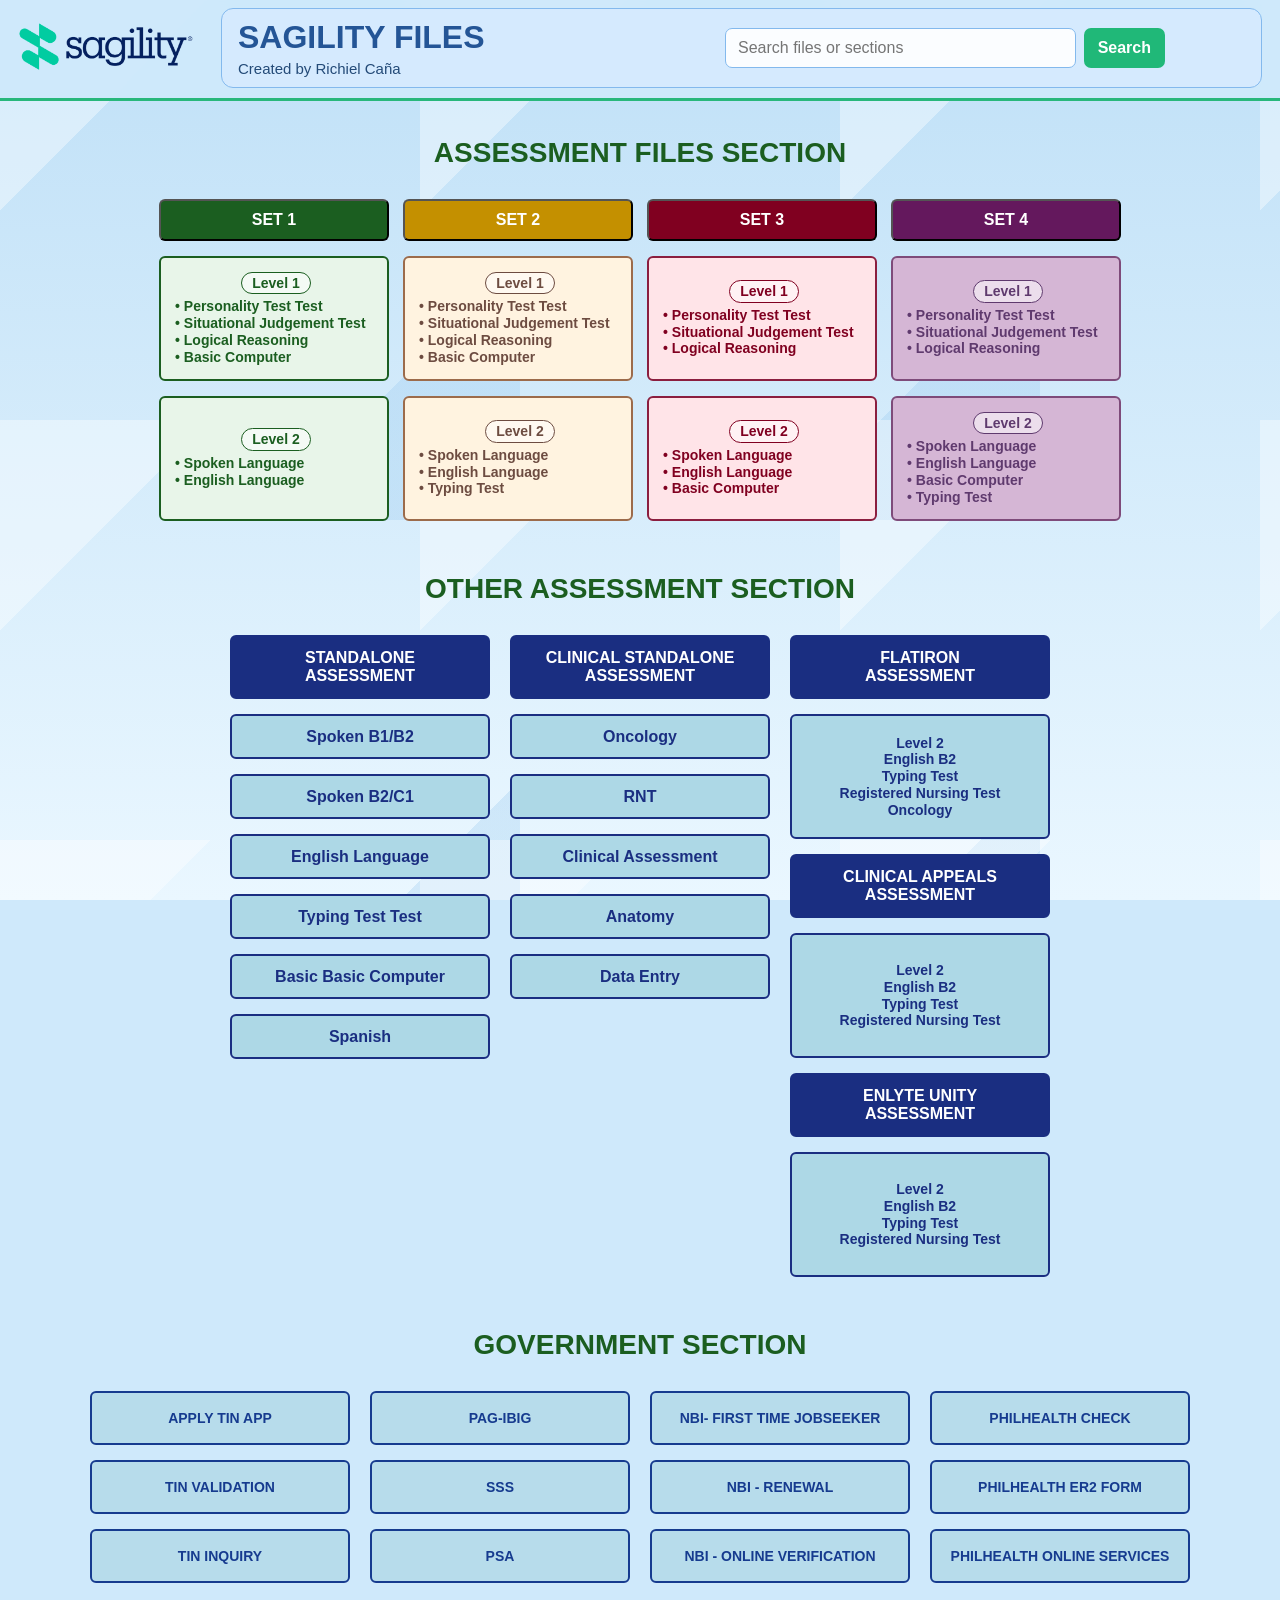
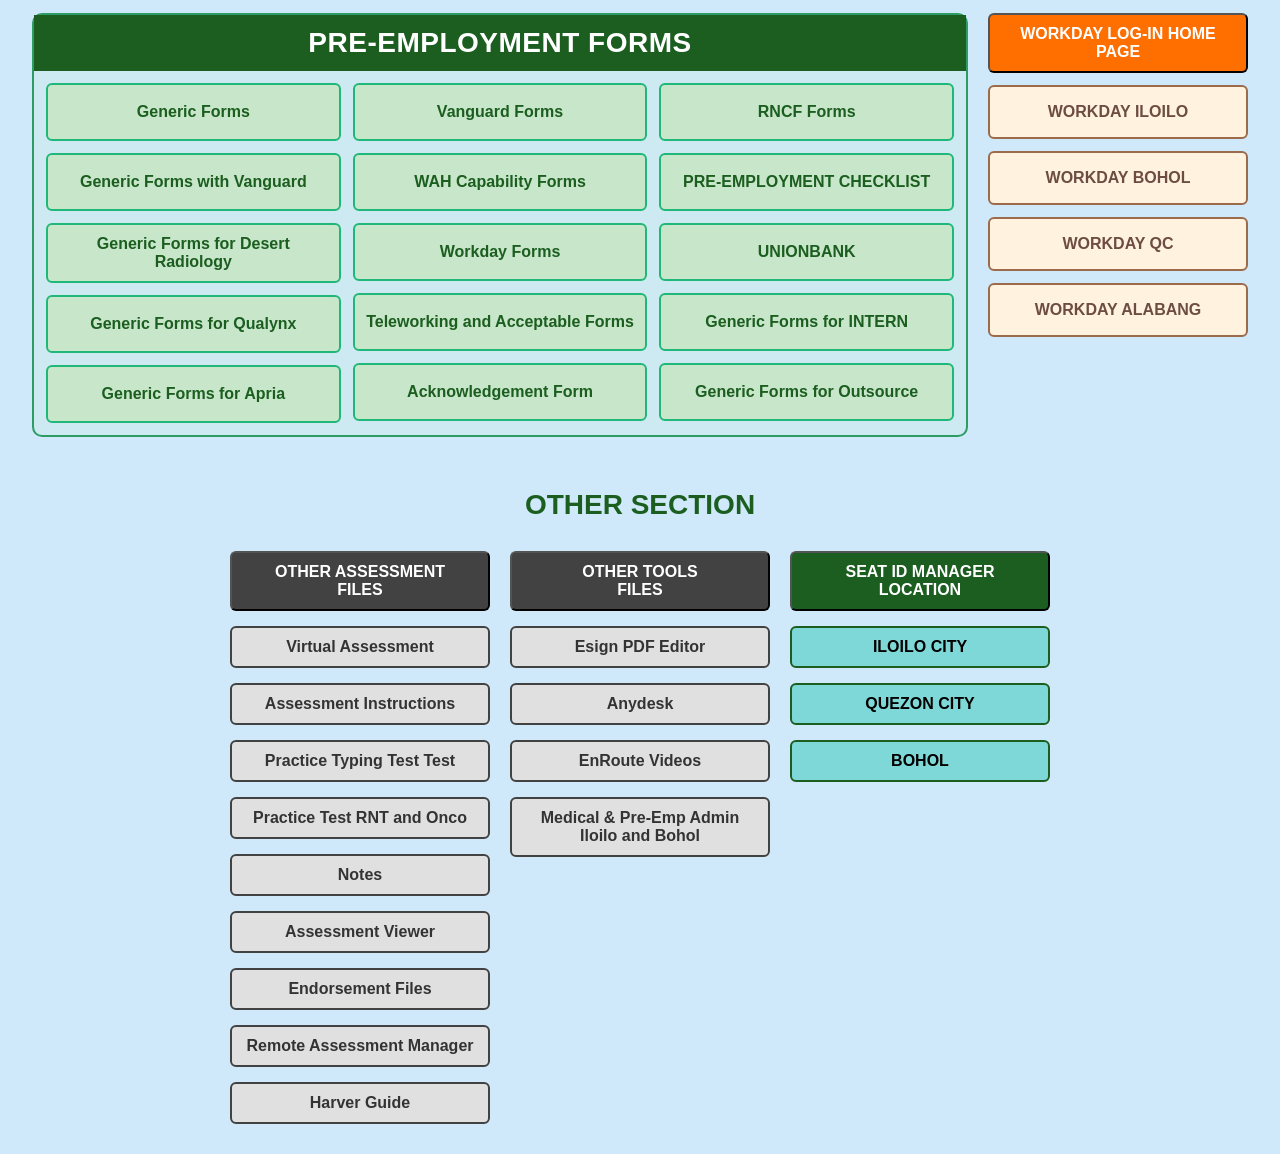
==== home.html @ b9473665 "Update home.html" ====
<!DOCTYPE html>
<html lang="en">
<head>
<meta charset="utf-8"/>
<meta name="viewport" content="width=device-width, initial-scale=1.0"/>
<title>Sagility Files</title>

<style>
body {
    font-family: 'Segoe UI', Tahoma, sans-serif;
    margin: 0;
    padding: 160px 0 0;
    text-align: center;
    background-color: #cfe9fb;
    background-image:
        linear-gradient(135deg, rgba(255,255,255,.38) 25%, transparent 25%),
        linear-gradient(315deg, rgba(151,201,239,.3) 25%, transparent 25%),
        linear-gradient(180deg, #bfe0f7 0%, #eaf7ff 100%);
    background-size: 420px 420px, 520px 520px, 100% 100%;
    background-attachment: fixed;
}

.header {
    position: fixed;
    top: 0;
    left: 0;
    z-index: 9999;
    display: flex;
    align-items: center;
    gap: 28px;
    width: 100%;
    margin: 0;
    padding: 8px 18px 10px;
    box-sizing: border-box;
    background: rgba(207, 233, 251, .94);
    backdrop-filter: blur(8px);
    border-bottom: 3px solid #28b77b;
}

.creator {
    margin: 4px 0 0;
    font-size: 15px;
    color: #244b78;
    text-align: left;
}

img.logo {
    max-width: 175px;
    display: block;
    flex: 0 0 175px;
    margin: 0;
}

.header-copy {
    flex: 1;
    display: flex;
    align-items: center;
    justify-content: space-between;
    gap: 24px;
    padding: 10px 16px;
    border: 1px solid #83b9ed;
    border-radius: 12px;
    background: rgba(215, 235, 255, .86);
    text-align: left;
}

h1 {
    font-size: 32px;
    font-weight: 800;
    color: #245596;
    margin: 0;
}

.header-details {
    min-width: 0;
}

.search-form {
    display: flex;
    flex: 0 1 520px;
    gap: 8px;
}

.search-form input {
    width: 100%;
    min-width: 0;
    padding: 10px 12px;
    border: 1px solid #83b9ed;
    border-radius: 7px;
    background: rgba(255, 255, 255, .9);
    color: #173f73;
    font: inherit;
}

.search-form button {
    padding: 10px 14px;
    border: 0;
    border-radius: 7px;
    background: #20b878;
    color: white;
    font: inherit;
    font-weight: 700;
    cursor: pointer;
}

.search-form button:hover {
    background: #168d5c;
}

.search-status {
    min-width: 72px;
    color: #245596;
    font-size: 12px;
    text-align: right;
}

.search-match {
    outline: 4px solid #ffd166;
    outline-offset: 3px;
    box-shadow: 0 0 0 6px rgba(255, 209, 102, .28);
}

h2 {
    font-size: 28px;
    font-weight: 700;
    margin: 30px auto 20px auto;
    padding: 10px 20px;
    border-radius: 8px;
    display: inline-block;
    min-width: 300px;
    color: #1B5E20;
}

.preemp-layout {
    max-width: 1240px;
    margin: 0 auto 30px;
    display: flex;
    align-items: flex-start;
    justify-content: center;
    gap: 20px;
    padding: 0 12px;
    box-sizing: border-box;
}

.preemp-panel {
    flex: 1 1 0;
    border: 2px solid #2d9d64;
    background: rgba(196, 232, 203, 0.22);
    padding: 0 12px 12px;
    border-radius: 10px;
    box-sizing: border-box;
}

.preemp-header {
    display: block;
    background: #1B5E20;
    color: white;
    text-align: center;
    font-size: 28px;
    font-weight: 800;
    padding: 12px 20px;
    margin: 0 -12px 12px;
    letter-spacing: 0.5px;
}

.preemp-grid {
    display: grid;
    grid-template-columns: repeat(3, minmax(180px, 1fr));
    gap: 12px;
}

.preemp-grid .column {
    display: flex;
    flex-direction: column;
    gap: 12px;
}

.preemp-grid .btn {
    width: 100%;
    max-width: none;
    min-height: 58px;
}

.workday-panel {
    flex: 0 1 260px;
    max-width: 260px;
    display: flex;
    flex-direction: column;
    gap: 12px;
}

.workday-panel .orange-btn,
.workday-panel .super-light-orange-btn {
    width: 100%;
    max-width: none;
    min-height: 54px;
}

.assessment-grid .column .btn:nth-child(n + 2) {
    height: 125px;
    box-sizing: border-box;
    font-size: 14px;
    line-height: 1.2;
    flex-direction: column;
    align-items: stretch;
    justify-content: center;
    text-align: left;
    padding-left: 14px;
}

.government-grid .btn {
    height: 54px;
    box-sizing: border-box;
    font-size: 14px;
}

.sagility-grid .column:nth-child(-n + 2) .lightblue-btn {
    height: 45px;
    box-sizing: border-box;
}

.sagility-grid .column:nth-child(3) .lightblue-btn {
    height: 125px;
    box-sizing: border-box;
    font-size: 14px;
    line-height: 1.2;
}

.sagility-grid .standalone-blue-btn {
    height: 64px;
    box-sizing: border-box;
}

.assessment-level {
    display: table;
    max-width: 100%;
    margin: 0 auto 4px;
    padding: 2px 10px;
    border: 1px solid currentColor;
    border-radius: 999px;
    background: rgba(255, 255, 255, .55);
    text-align: center;
    white-space: nowrap;
}

.assessment-details {
    display: block;
}

.section {
    display: flex;
    justify-content: center;
    gap: 20px;
    flex-wrap: wrap;
    margin-bottom: 30px;
}

@media (min-width: 1001px) {
    body {
        padding-top: 115px;
    }

    h2 {
        margin-top: 12px;
    }

    .assessment-grid {
        gap: 14px;
    }

    .assessment-grid .btn {
        width: 230px;
        max-width: 230px;
    }
}

@media (min-width: 701px) and (max-width: 1000px) {
    body {
        padding-top: 160px;
    }

    .preemp-layout {
        flex-direction: row;
        align-items: flex-start;
        gap: 12px;
    }

    .preemp-panel {
        width: auto;
        flex: 1 1 auto;
    }

    .workday-panel {
        flex: 0 1 250px;
        width: auto;
        max-width: 250px;
    }

    .section {
        display: grid;
        grid-template-columns: repeat(4, minmax(0, 1fr));
        gap: 15px;
        padding: 0 20px;
    }

    .section .column {
        min-width: 0;
    }

    .section .btn {
        width: 100%;
        max-width: none;
    }
}


.column {
    display: flex;
    flex-direction: column;
    gap: 15px;
}

.btn {
    font-size: 16px;
    font-weight: bold;
    text-decoration: none;
    width: 260px;
    padding: 10px;
    border-radius: 6px;
    display: flex;
    align-items: center;
    justify-content: center;
    box-sizing: border-box;
    font-family: inherit;
    cursor: pointer;
}

.green-btn { background-color: #C8E6C9; color: #1B5E20; border: 2px solid #20b878; }
.orange-btn { background-color: #FF6F00; color: white; }
.blue-btn { background-color: #90CAF9; color: #1A2E81; border: 2px solid #1A2E81; }

.maroon-btn { background-color: #800020; color: white; }
.dark-red-btn { background-color: #8B0000; color: white; }
.dark-green-btn { background-color: #1B5E20; color: white; }
.dark-grey-btn { background-color: #424242; color: white;}
.dark-yellow-btn { background-color: #C49000; color: white;}

.lightblue-btn { background-color: #ADD8E6; color: #1A2E81; border: 2px solid #1A2E81; }
.gov-light-btn { background-color: #B7DCEB; color: #163B8F; border: 2px solid #163B8F; }
.standalone-blue-btn { background-color: #1A2E81; color: white; border: 2px solid #1A2E81; }
.light-pink-btn { background-color: #FFE4E8; color: #800020; border: 2px solid #8B1E3F; }
.light-grey-btn { background-color: #E0E0E0; color: #333; border: 2px solid #424242;}

.super-light-orange-btn { background-color: #FFF3E0; color: #6D4C41; border: 2px solid #9C6B4B; }
.super-light-green-btn { background-color: #E8F5E9; color: #1B5E20; border: 2px solid #1B5E20; }
.teal-btn { background-color: #7FD8D8; color: black; border: 2px solid #1B5E20; }

.dark-purple-btn {background-color: #64185D; color: white;}

.light-purple-btn {background-color: #D5B6D5;color: #5F3A6E; border: 2px solid #7E4B7A;}

.btn:link,
.btn:visited {
    text-decoration: none;
}

.btn:hover {
    opacity: 0.9;
}

@media (max-width: 700px) {
    body {
        padding-top: 0;
    }

    .header {
        position: sticky;
        top: 0;
        flex-direction: column;
        gap: 12px;
        padding: 12px 14px;
    }

    img.logo {
        flex-basis: auto;
        max-width: 150px;
    }

    .header-copy {
        display: block;
        width: 100%;
        padding: 14px 16px;
    }

    h1 {
        font-size: 22px;
    }

    h2 {
        font-size: 20px;
        margin: 20px auto 15px auto;
        padding: 8px 12px;
        border-radius: 8px;
        display: inline-block;
        min-width: 200px;
        color: #1B5E20;
    }

    .section {
        display: grid;
        grid-template-columns: 1fr 1fr;
        gap: 15px;
        margin-bottom: 25px;
        padding: 0 6px;
    }

    .preemp-layout {
        flex-direction: column;
        gap: 12px;
        margin-top: 5%;
        padding: 0 6px;
    }

    .preemp-panel {
        flex: none;
        width: 100%;
        padding: 0 6px 8px;
    }

    .workday-panel {
        flex: none;
        width: 40%;
        max-width: 100%;
        margin: 0;
        align-self: center;
    }

    .workday-panel .orange-btn,
    .workday-panel .super-light-orange-btn {
        min-height: 38px;
        padding: 6px 4px;
        font-size: 12px;
    }

    .preemp-header {
        margin: 0 -6px 8px;
        padding: 8px 10px;
        font-size: 18px;
    }

    .preemp-grid {
        grid-template-columns: repeat(3, minmax(0, 1fr));
        gap: 10px 6px;
    }

    .preemp-grid .column {
        gap: 6px;
        min-width: 0;
    }

    .preemp-grid .btn {
        min-height: 38px;
        padding: 4px 2px;
        font-size: 7px;
        overflow-wrap: anywhere;
    }

    .column {
        gap: 15px;
        display: flex;
        flex-direction: column;
        align-items: center;
    }

    .section .btn {
        width: 100%;
        max-width: none;
    }

    .sagility-grid {
        grid-template-columns: repeat(3, minmax(0, 1fr));
        gap: 8px;
        padding: 0 4px;
    }

    .other-grid {
        grid-template-columns: repeat(3, minmax(0, 1fr));
        gap: 8px;
        padding: 0 4px;
    }

    .sagility-grid .column {
        gap: 8px;
    }

    .sagility-grid .column:nth-child(-n + 2) .lightblue-btn {
        height: 38px;
        padding: 4px 2px;
        font-size: 8px;
    }

    .sagility-grid .standalone-blue-btn {
        height: 48px;
        padding: 4px 2px;
        font-size: 8px;
    }

    .sagility-grid .column:nth-child(3) .lightblue-btn {
        height: 88px;
        padding: 4px 2px;
        font-size: 8px;
        line-height: 1.1;
    }

    .government-grid .btn {
        height: auto;
        font-size: 10px;
    }

    .assessment-grid .column .btn:nth-child(n + 2) {
        height: 112px;
        min-height: 0;
        padding: 5px 7px;
        font-size: 10px;
        line-height: 1.1;
    }

    .assessment-grid .assessment-level {
        margin-bottom: 2px;
        padding: 1px 7px;
    }

    .btn {
        font-size: 10px;
        width: 95%;
        max-width: 150px;
        padding: 6px 4px;
        line-height: 1.2;
        white-space: normal;
        word-wrap: break-word;
    }

    .search-form {
        margin-top: 12px;
        max-width: none;
    }

    .search-status {
        display: none;
    }

    .creator {
        font-size: 12px;
    }
}
</style>
</head>

<body>

<div class="header">
<img alt="Sagility Logo" class="logo" src="logo.png"/>
<div class="header-copy">
<div class="header-details">
<h1>SAGILITY FILES</h1>
<p class="creator">Created by Richiel Caña</p>
</div>
<form class="search-form" id="search-form" role="search">
<input id="site-search" type="search" placeholder="Search files or sections" aria-label="Search files or sections" autocomplete="off"/>
<button type="submit">Search</button>
<span class="search-status" id="search-status" aria-live="polite"></span>
</form>
</div>
</div>
<!-- Pre-Employment Files Section -->
<div class="preemp-layout">
  <div class="preemp-panel">
    <div class="preemp-header">PRE-EMPLOYMENT FORMS</div>
    <div class="preemp-grid">
      <div class="column">
        <a class="green-btn btn" href="https://phsagility.github.io/Sagility-Generic-Forms/" rel="noopener noreferrer" target="_blank">Generic Forms</a>
        <a class="green-btn btn" href="https://phsagility.github.io/Sagility-Generic-Forms-with-Vanguard/" rel="noopener noreferrer" target="_blank">Generic Forms with Vanguard</a>
        <a class="green-btn btn" href="https://phsagility.github.io/Sagility-Generic-Forms-Desert-Radiology/" rel="noopener noreferrer" target="_blank">Generic Forms for Desert Radiology</a>
        <a class="green-btn btn" href="https://phsagility.github.io/Generic-Forms-Qualynx/" rel="noopener noreferrer" target="_blank">Generic Forms for Qualynx</a>
        <a class="green-btn btn" href="https://phsagility.github.io/Generic-Forms-Apria/" rel="noopener noreferrer" target="_blank">Generic Forms for Apria</a>
      </div>
      <div class="column">
        <a class="green-btn btn" href="https://phsagility.github.io/Sagility-Vanguard-Forms/" rel="noopener noreferrer" target="_blank">Vanguard Forms</a>
        <a class="green-btn btn" href="https://phsagility.github.io/Sagility-WFH-Forms/" rel="noopener noreferrer" target="_blank">WAH Capability Forms</a>
        <a class="green-btn btn" href="https://phsagility.github.io/Sagility-Workday-Forms/" rel="noopener noreferrer" target="_blank">Workday Forms</a>
        <a class="green-btn btn" href="https://phsagility.github.io/Sagility-Teleworking-and-Acceptable-Forms/" rel="noopener noreferrer" target="_blank">Teleworking and Acceptable Forms</a>
        <a class="green-btn btn" href="https://phsagility.github.io/Sagility-New-Hire-Pay-Scheme---Acknowledgment-Form/" rel="noopener noreferrer" target="_blank">Acknowledgement Form</a>
      </div>
      <div class="column">
        <a class="green-btn btn" href="https://forms.office.com/pages/responsepage.aspx?id=JFF0wKSECUm7lTB61aiuFeHqR-1YsvVIuafkfqeHFm5UNzNERlgzNlFKVUtTTDFBNzFYUkQ4WVYzQSQlQCN0PWcu&amp;route=shorturl" rel="noopener noreferrer" target="_blank">RNCF Forms</a>
        <a class="green-btn btn" href="https://drive.google.com/file/d/15a-CARTfIL3rk3MwbUTre8ZHNFxAceKV/view" rel="noopener noreferrer" target="_blank">PRE-EMPLOYMENT CHECKLIST</a>
        <a class="green-btn btn" href="https://drive.google.com/file/d/1ta9KpGjiflU3Xo62wgPGvIM3Yyn_xVCu/view?usp=drive_link" rel="noopener noreferrer" target="_blank">UNIONBANK</a>
        <a class="green-btn btn" href="https://phsagility.github.io/Sagility-Generic-Forms-Intern/" rel="noopener noreferrer" target="_blank">Generic Forms for INTERN</a>
        <a class="green-btn btn" href="https://phsagility.github.io/Sagility-Generic-Forms-Outsource-Forms/" rel="noopener noreferrer" target="_blank">Generic Forms for Outsource</a>
      </div>
    </div>
  </div>

  <div class="workday-panel">
    <a class="orange-btn btn" href="https://sagility.wd1.myworkdayjobs.com/en-US/Sagility_Careers_PHP/login" rel="noopener noreferrer" target="_blank">WORKDAY LOG-IN HOME PAGE</a>
    <a class="super-light-orange-btn btn" href="https://sagility.wd1.myworkdayjobs.com/en-US/Sagility_Careers_PHP/job/Iloilo-Philippines/Healthcare-Associates---Iloilo_REQ-000086-37/apply/applyManually" rel="noopener noreferrer" target="_blank">WORKDAY ILOILO</a>
    <a class="super-light-orange-btn btn" href="https://sagility.wd1.myworkdayjobs.com/en-US/PHP_Bulk_Hiring_Job_Posting/job/Tagbilaran-City%2C-Innercore-Building/Healthcare-Associates---Bohol_REQ-003772-2/apply/applyManually" rel="noopener noreferrer" target="_blank">WORKDAY BOHOL</a>
    <a class="super-light-orange-btn btn" href="https://sagility.wd1.myworkdayjobs.com/en-US/Sagility_Careers_PHP/job/Healthcare-Associates---Quezon-City_REQ-000084-16/apply/applyManually" rel="noopener noreferrer" target="_blank">WORKDAY QC</a>
    <a class="super-light-orange-btn btn" href="https://sagility.wd1.myworkdayjobs.com/en-US/PHP_Bulk_Hiring_Job_Posting/job/Alabang%2C-Philippines/Healthcare-Associates---Alabang_REQ-000085-20/apply/applyManually" rel="noopener noreferrer" target="_blank">WORKDAY ALABANG</a>
  </div>
</div>

<!-- Pre-Employment Files Section -->
<h2>GOVERNMENT SECTION</h2>
<div class="section government-grid">
<div class="column">
<a class="gov-light-btn btn" href="https://drive.google.com/file/d/1QdqGqG1ZrvgkZqlPjsz59KylrYCtNn8I/view" rel="noopener noreferrer" target="_blank">APPLY TIN APP</a>
<a class="gov-light-btn btn" href="https://revie.bir.gov.ph/tin-validation" rel="noopener noreferrer" target="_blank">TIN VALIDATION</a>
<a class="gov-light-btn btn" href="https://revie.bir.gov.ph/tin-inquiry?fbclid=IwY2xjawONLklleHRuA2FlbQIxMQABHvGFRChWXBsa8S_alPDTrmb-HEfVB9mrXf9VuJkh2KBHDXdk13L1FcoGoKIj_aem_7qoX0uQBAvyBSnEwrl7G-QP" rel="noopener noreferrer" target="_blank">TIN INQUIRY</a>
</div>
<div class="column">
<a class="gov-light-btn btn" href="https://www.pagibigfundservices.com/virtualpagibig/OnlineMemRegMain.aspx" rel="noopener noreferrer" target="_blank">PAG-IBIG</a>
<a class="gov-light-btn btn" href="https://www.sss.gov.ph/become-an-sss-member/" rel="noopener noreferrer" target="_blank">SSS</a>
<a class="gov-light-btn btn" href="https://psaserbilis.com.ph/" rel="noopener noreferrer" target="_blank">PSA</a>  
</div>
<div class="column">
<a class="gov-light-btn btn" href="https://firsttimejobseekers.nbi.gov.ph/" rel="noopener noreferrer" target="_blank">NBI- FIRST TIME JOBSEEKER</a>
<a class="gov-light-btn btn" href="https://clearance.nbi.gov.ph/" rel="noopener noreferrer" target="_blank">NBI - RENEWAL</a>
<a class="gov-light-btn btn" href="https://verification.nbi-clearance.io/" rel="noopener noreferrer" target="_blank">NBI - ONLINE VERIFICATION</a>
</div>
<div class="column">
<a class="gov-light-btn btn" href="https://pcu.philhealth.gov.ph/" rel="noopener noreferrer" target="_blank">PHILHEALTH CHECK</a>
<a class="gov-light-btn btn" href="https://sagilityphilhealther2.netlify.app/" rel="noopener noreferrer" target="_blank">PHILHEALTH ER2 FORM</a> 
<a class="gov-light-btn btn" href="https://www.philhealth.gov.ph/services//" rel="noopener noreferrer" target="_blank">PHILHEALTH ONLINE SERVICES</a> 
</div>
</div>
<!-- Assessment Files Section -->
<h2>ASSESSMENT FILES SECTION</h2>
<div class="section assessment-grid">
<div class="column">
<a class="dark-green-btn btn"  rel="noopener noreferrer" target="_blank">SET 1</a>
<a class="btn super-light-green-btn" href="https://journey.harver-us.com/vacancy/680a85c5678d2a49a06c94d3 " rel="noopener noreferrer" target="_blank"><span class="assessment-level">Level 1</span><span class="assessment-details">&bull; Personality Test Test <br>&bull; Situational Judgement Test<br>&bull; Logical Reasoning <br>&bull; Basic Computer</span></a>
<a class="btn super-light-green-btn" href="https://journey.harver-us.com/vacancy/680f51a8527167ce829a04dc" rel="noopener noreferrer" target="_blank"><span class="assessment-level">Level 2</span><span class="assessment-details">&bull; Spoken Language <br>&bull; English Language</span></a>
</div>
<div class="column">
<a class="dark-yellow-btn btn"  rel="noopener noreferrer" target="_blank">SET 2</a>
<a class="super-light-orange-btn btn" href="https://journey.harver-us.com/vacancy/680a85c5678d2a49a06c94d3 " rel="noopener noreferrer" target="_blank"><span class="assessment-level">Level 1</span><span class="assessment-details">&bull; Personality Test Test <br>&bull; Situational Judgement Test <br>&bull; Logical Reasoning <br>&bull; Basic Computer</span></a> 
<a class="super-light-orange-btn btn" href="https://journey.harver-us.com/vacancy/680f58fe527167ce829a04f3 " rel="noopener noreferrer" target="_blank"><span class="assessment-level">Level 2</span><span class="assessment-details">&bull; Spoken Language <br>&bull; English Language <br>&bull; Typing Test</span></a>
</div>
<div class="column">
<a class="maroon-btn btn"  rel="noopener noreferrer" target="_blank">SET 3</a>   
<a class="light-pink-btn btn" href="https://journey.harver-us.com/vacancy/67dc5093f62d0c4018a3e8e9" rel="noopener noreferrer" target="_blank"><span class="assessment-level">Level 1</span><span class="assessment-details">&bull; Personality Test Test<br>&bull; Situational Judgement Test<br>&bull; Logical Reasoning</span></a>
<a class="light-pink-btn btn" href="https://journey.harver-us.com/vacancy/680f5a39527167ce829a050b"><span class="assessment-level">Level 2</span><span class="assessment-details">&bull; Spoken Language<br>&bull; English Language <br>&bull; Basic Computer</span></a>
</div>
<div class="column">
<a class="dark-purple-btn btn"  rel="noopener noreferrer" target="_blank">SET 4</a>   
<a class="light-purple-btn btn" href="https://journey.harver-us.com/vacancy/67dc5093f62d0c4018a3e8e9" rel="noopener noreferrer" target="_blank"><span class="assessment-level">Level 1</span><span class="assessment-details">&bull; Personality Test Test<br>&bull; Situational Judgement Test<br>&bull; Logical Reasoning</span></a>
<a class="light-purple-btn btn" href="https://journey.harver-us.com/vacancy/680f5e77527167ce829a053b"><span class="assessment-level">Level 2</span><span class="assessment-details">&bull; Spoken Language<br>&bull; English Language<br>&bull; Basic Computer <br>&bull; Typing Test</span></a>
</div>
</div>
<!-- Assessment Files Section -->
<h2>OTHER ASSESSMENT SECTION</h2>
<div class="section sagility-grid">
<div class="column">
<a class="standalone-blue-btn btn"  target="_blank">STANDALONE  <br> ASSESSMENT</a>
<a class="lightblue-btn btn" href="https://journey.harver-us.com/vacancy/67e314c6fdb051af4a247646 " rel="noopener noreferrer" target="_blank">Spoken B1/B2</a>
<a class="lightblue-btn btn" href="https://journey.harver-us.com/vacancy/67e314c6fdb051af4a247646 " rel="noopener noreferrer" target="_blank">Spoken B2/C1</a>
<a class="lightblue-btn btn" href="https://journey.harver-us.com/vacancy/67e85fd6f2d06a81c622b861 " rel="noopener noreferrer" target="_blank">English Language</a>
<a class="lightblue-btn btn" href="https://journey.harver-us.com/vacancy/67e86c60f2d06a81c622b88e " rel="noopener noreferrer" target="_blank">Typing Test Test</a>
<a class="lightblue-btn btn" href="https://journey.harver-us.com/vacancy/67e9eb45f2d06a81c622b8a3 " rel="noopener noreferrer" target="_blank">Basic Basic Computer</a>
<a class="lightblue-btn btn" href="https://journey.harver-us.com/vacancy/6a060301154605ed880b0d35" rel="noopener noreferrer" target="_blank">Spanish</a> 
</div>
<div class="column">
<a class="standalone-blue-btn btn"  target="_blank">CLINICAL STANDALONE <br> ASSESSMENT</a>
<a class="lightblue-btn btn" href="https://journey.harver-us.com/vacancy/67e86a60f2d06a81c622b875 " rel="noopener noreferrer" target="_blank">Oncology</a>
<a class="lightblue-btn btn" href="https://journey.harver-us.com/vacancy/67e85ab1f2d06a81c622b834 " rel="noopener noreferrer" target="_blank">RNT</a>
<a class="lightblue-btn btn" href="https://journey.harver-us.com/vacancy/67e30e38fdb051af4a24761f" rel="noopener noreferrer" target="_blank">Clinical Assessment</a>
<a class="lightblue-btn btn" href="https://journey.harver-us.com/vacancy/67e73e7af2d06a81c622b807" rel="noopener noreferrer" target="_blank">Anatomy</a>
<a class="lightblue-btn btn" href="https://journey.harver-us.com/vacancy/67e30c44fdb051af4a2475f6" rel="noopener noreferrer" target="_blank">Data Entry</a>
</div>
<div class="column">
<a class="standalone-blue-btn btn"  target="_blank">FLATIRON<br> ASSESSMENT</a>
<a class="lightblue-btn btn" href="https://journey.harver-us.com/vacancy/680f774d527167ce829a060e" rel="noopener noreferrer" target="_blank">Level 2 <br>English B2<br>Typing Test<br>Registered Nursing Test<br>Oncology</a>
<a class="standalone-blue-btn btn"  target="_blank">CLINICAL APPEALS<br> ASSESSMENT</a>
<a class="lightblue-btn btn" href="https://journey.harver-us.com/vacancy/680f7781527167ce829a0628" rel="noopener noreferrer" target="_blank">Level 2 <br>English B2<br>Typing Test<br>Registered Nursing Test</a>
<a class="standalone-blue-btn btn" target="_blank">ENLYTE UNITY<br> ASSESSMENT</a>
<a class="lightblue-btn btn" href="https://journey.harver-us.com/vacancy/680f7607527167ce829a05bf" rel="noopener noreferrer" target="_blank">Level 2 <br>English B2<br>Typing Test<br>Registered Nursing Test</a>
</div>
</div>
<!-- OTHER Files Section -->
<h2>OTHER SECTION</h2>
<div class="section other-grid">
<div class="column">
<a class="dark-grey-btn btn"  target="_blank">OTHER ASSESSMENT <br> FILES</a>
<a class="light-grey-btn btn" href="https://teams.microsoft.com/l/meetup-join/19%3ameeting_YWUyMzUzYzYtNTgxYS00ZWVhLWJjN2UtNTA4YWM2Mzg1Zjdk%40thread.v2/0?context=%7b%22Tid%22%3a%22c0745124-84a4-4909-bb95-307ad5a8ae15%22%2c%22Oid%22%3a%22e7eb26f1-7544-4bac-bfac-c4674034791e%22%7d" rel="noopener noreferrer" target="_blank">Virtual Assessment</a>
<a class="light-grey-btn btn" href="https://sagilityassessmentinstructions-harver.netlify.app/" rel="noopener noreferrer" target="_blank">Assessment Instructions</a>
<a class="light-grey-btn btn" href="https://sagilityassessment-cmyk.github.io/sagitypingtest/login.html" rel="noopener noreferrer" target="_blank">Practice Typing Test Test</a>
<a class="light-grey-btn btn" href="https://docs.google.com/forms/d/e/1FAIpQLSe0iSOWBO3KllmCQTk8mQLEBU_0A_dldey9mdmR52e3ZlnYMg/viewform" rel="noopener noreferrer" target="_blank">Practice Test RNT and Onco</a>
<a class="light-grey-btn btn" href="https://sagilityassessment-cmyk.github.io/listenandrepeatnotes/" rel="noopener noreferrer" target="_blank">Notes</a>
<a class="light-grey-btn btn" href="https://1drv.ms/x/c/431909f5033fcac6/EcMr2vSV4FhPrWqBQzh1mXEB1K6mkffY8HbncMHAj79FFA?e=cnZlx4" rel="noopener noreferrer" target="_blank">Assessment Viewer</a>
<a class="light-grey-btn btn" href="https://betainebvv.sharepoint.com/:x:/r/sites/VIRTUALASSESSMENT/Shared%20Documents/ONE%20TRACKER/ENDORSEMENT%20SHEET%20FOR%20ASSESSMENT%20V3.xlsx?d=w6db708c53d8d4d64a989b6fb48dff0c0&amp;csf=1&amp;web=1&amp;e=UA71s8" rel="noopener noreferrer" target="_blank">Endorsement Files</a>
<a class="light-grey-btn btn" href="https://sagilityassessment-cmyk.github.io/SagilityPH-Assessment/" rel="noopener noreferrer" target="_blank">Remote Assessment Manager</a>
<a class="light-grey-btn btn" href="https://drive.google.com/file/d/1z_BwhD6bpzFI8fj9wNUZJBVl4cH9m3jt/view?usp=sharing" rel="noopener noreferrer" target="_blank">Harver Guide</a>
</div>  
<div class="column">
<a class="dark-grey-btn btn"  target="_blank">OTHER TOOLS<br> FILES</a>
<a class="light-grey-btn btn" href="https://sagilityassessment-cmyk.github.io/Free-PDF-Sign-Tool-Sagility/" rel="noopener noreferrer" target="_blank">Esign PDF Editor</a>
<a class="light-grey-btn btn" href="https://drive.google.com/file/d/1q1v0xFKYxUG8yorx8e6Jz1omjqd1LbHs/view" rel="noopener noreferrer" target="_blank">Anydesk</a>
<a class="light-grey-btn btn" href="https://sagilityassessment-cmyk.github.io/Catch-Up-En-Route-Videos_Sagility/" rel="noopener noreferrer" target="_blank">EnRoute Videos</a>
<a class="light-grey-btn btn" href="https://sagilityassessment-cmyk.github.io/Medical-Pre-EmploymentForms/" rel="noopener noreferrer" target="_blank">Medical & Pre-Emp Admin Iloilo and Bohol</a>
</div>
<div class="column">
<a class="dark-green-btn btn"  rel="noopener noreferrer" target="_blank"> SEAT ID MANAGER <br> LOCATION</a>
<a class="btn teal-btn" href="https://sagilityassessment-cmyk.github.io/testingroomseatsILO/" rel="noopener noreferrer" target="_blank"> ILOILO CITY </a>
<a class="btn teal-btn" href="https://sagilityassessment-cmyk.github.io/testingroomQC/" rel="noopener noreferrer" target="_blank"> QUEZON CITY </a>
<a class="btn teal-btn" href="https://sagilityassessment-cmyk.github.io/testingroomBOHOL/" rel="noopener noreferrer" target="_blank"> BOHOL</a>
</div>
</div>
<script>
document.querySelectorAll(".btn").forEach((link) => {
    const button = document.createElement("button");

    button.type = "button";
    button.className = link.className;
    button.innerHTML = link.innerHTML;

    if (link.href) {
        button.dataset.href = link.href;
        button.addEventListener("click", () => {
            window.open(button.dataset.href, "_blank", "noopener,noreferrer");
        });
    }

    link.replaceWith(button);
});

const header = document.querySelector(".header");
const preEmployment = document.querySelector(".preemp-layout");
const sectionBlock = (title) => {
    const heading = Array.from(document.querySelectorAll("h2")).find((item) =>
        item.textContent.trim() === title
    );

    return heading ? [heading, heading.nextElementSibling] : [];
};

const orderedSections = [
    ...sectionBlock("ASSESSMENT FILES SECTION"),
    ...sectionBlock("OTHER ASSESSMENT SECTION"),
    ...sectionBlock("GOVERNMENT SECTION"),
    preEmployment,
    ...sectionBlock("OTHER SECTION")
].filter(Boolean);

header.after(...orderedSections);

const searchForm = document.getElementById("search-form");
const searchInput = document.getElementById("site-search");
const searchStatus = document.getElementById("search-status");
const searchableItems = Array.from(document.querySelectorAll("h2, .btn"));

function searchFiles() {
    const keyword = searchInput.value.trim().toLowerCase();

    searchableItems.forEach((item) => item.classList.remove("search-match"));

    if (!keyword) {
        searchStatus.textContent = "";
        return;
    }

    const matches = searchableItems.filter((item) =>
        item.textContent.toLowerCase().includes(keyword)
    );

    matches.forEach((item) => item.classList.add("search-match"));

    if (matches.length) {
        matches[0].scrollIntoView({ behavior: "smooth", block: "center" });
        searchStatus.textContent = `${matches.length} found`;
    } else {
        searchStatus.textContent = "No matches";
    }
}

searchForm.addEventListener("submit", (event) => {
    event.preventDefault();
    searchFiles();
});

searchInput.addEventListener("input", searchFiles);
</script>
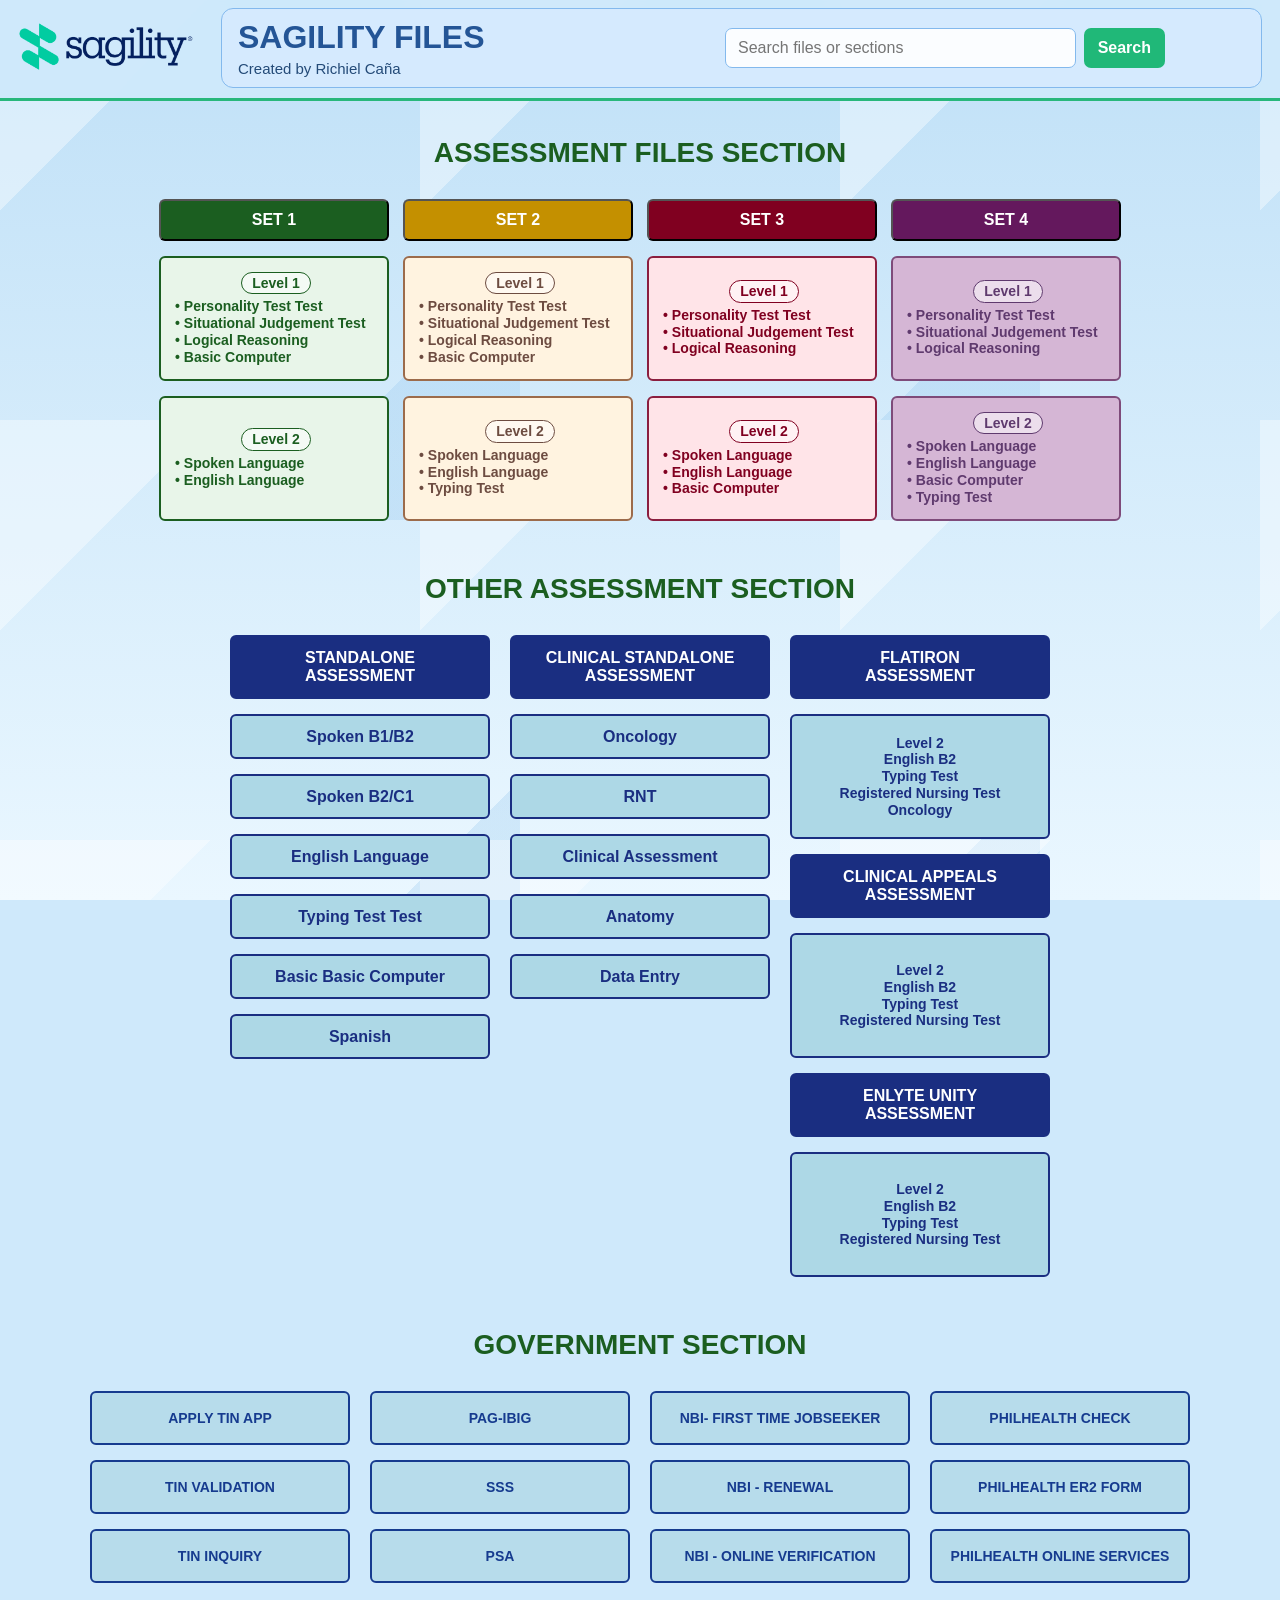
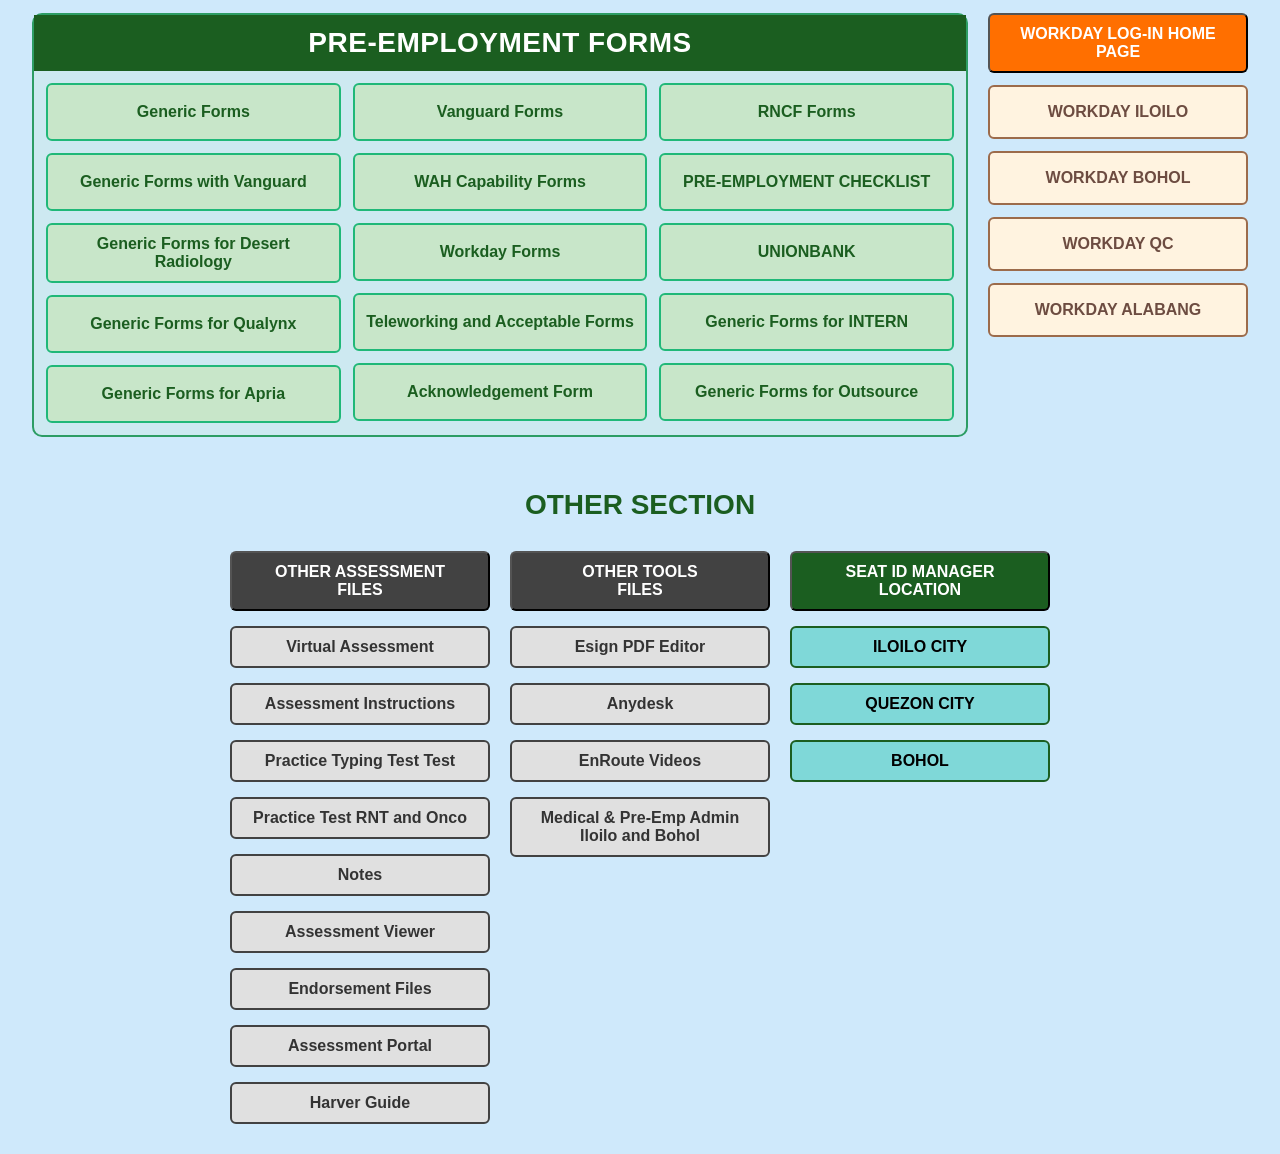
==== commit e2f4c6ab: "Update home.html" ====
--- a/home.html
+++ b/home.html
@@ -694,13 +694,13 @@
 <div class="column">
 <a class="dark-grey-btn btn"  target="_blank">OTHER ASSESSMENT <br> FILES</a>
 <a class="light-grey-btn btn" href="https://teams.microsoft.com/l/meetup-join/19%3ameeting_YWUyMzUzYzYtNTgxYS00ZWVhLWJjN2UtNTA4YWM2Mzg1Zjdk%40thread.v2/0?context=%7b%22Tid%22%3a%22c0745124-84a4-4909-bb95-307ad5a8ae15%22%2c%22Oid%22%3a%22e7eb26f1-7544-4bac-bfac-c4674034791e%22%7d" rel="noopener noreferrer" target="_blank">Virtual Assessment</a>
-<a class="light-grey-btn btn" href="https://sagilityassessmentinstructions-harver.netlify.app/" rel="noopener noreferrer" target="_blank">Assessment Instructions</a>
+<a class="light-grey-btn btn" href="https://sagilityassessment-cmyk.github.io/SagilityPH-Assessment/assessment-instructions.html" rel="noopener noreferrer" target="_blank">Assessment Instructions</a>
 <a class="light-grey-btn btn" href="https://sagilityassessment-cmyk.github.io/sagitypingtest/login.html" rel="noopener noreferrer" target="_blank">Practice Typing Test Test</a>
 <a class="light-grey-btn btn" href="https://docs.google.com/forms/d/e/1FAIpQLSe0iSOWBO3KllmCQTk8mQLEBU_0A_dldey9mdmR52e3ZlnYMg/viewform" rel="noopener noreferrer" target="_blank">Practice Test RNT and Onco</a>
 <a class="light-grey-btn btn" href="https://sagilityassessment-cmyk.github.io/listenandrepeatnotes/" rel="noopener noreferrer" target="_blank">Notes</a>
 <a class="light-grey-btn btn" href="https://1drv.ms/x/c/431909f5033fcac6/EcMr2vSV4FhPrWqBQzh1mXEB1K6mkffY8HbncMHAj79FFA?e=cnZlx4" rel="noopener noreferrer" target="_blank">Assessment Viewer</a>
 <a class="light-grey-btn btn" href="https://betainebvv.sharepoint.com/:x:/r/sites/VIRTUALASSESSMENT/Shared%20Documents/ONE%20TRACKER/ENDORSEMENT%20SHEET%20FOR%20ASSESSMENT%20V3.xlsx?d=w6db708c53d8d4d64a989b6fb48dff0c0&amp;csf=1&amp;web=1&amp;e=UA71s8" rel="noopener noreferrer" target="_blank">Endorsement Files</a>
-<a class="light-grey-btn btn" href="https://sagilityassessment-cmyk.github.io/SagilityPH-Assessment/" rel="noopener noreferrer" target="_blank">Remote Assessment Manager</a>
+<a class="light-grey-btn btn" href="https://sagilityassessment-cmyk.github.io/SagilityPH-Assessment/" rel="noopener noreferrer" target="_blank">Assessment Portal</a>
 <a class="light-grey-btn btn" href="https://drive.google.com/file/d/1z_BwhD6bpzFI8fj9wNUZJBVl4cH9m3jt/view?usp=sharing" rel="noopener noreferrer" target="_blank">Harver Guide</a>
 </div>  
 <div class="column">
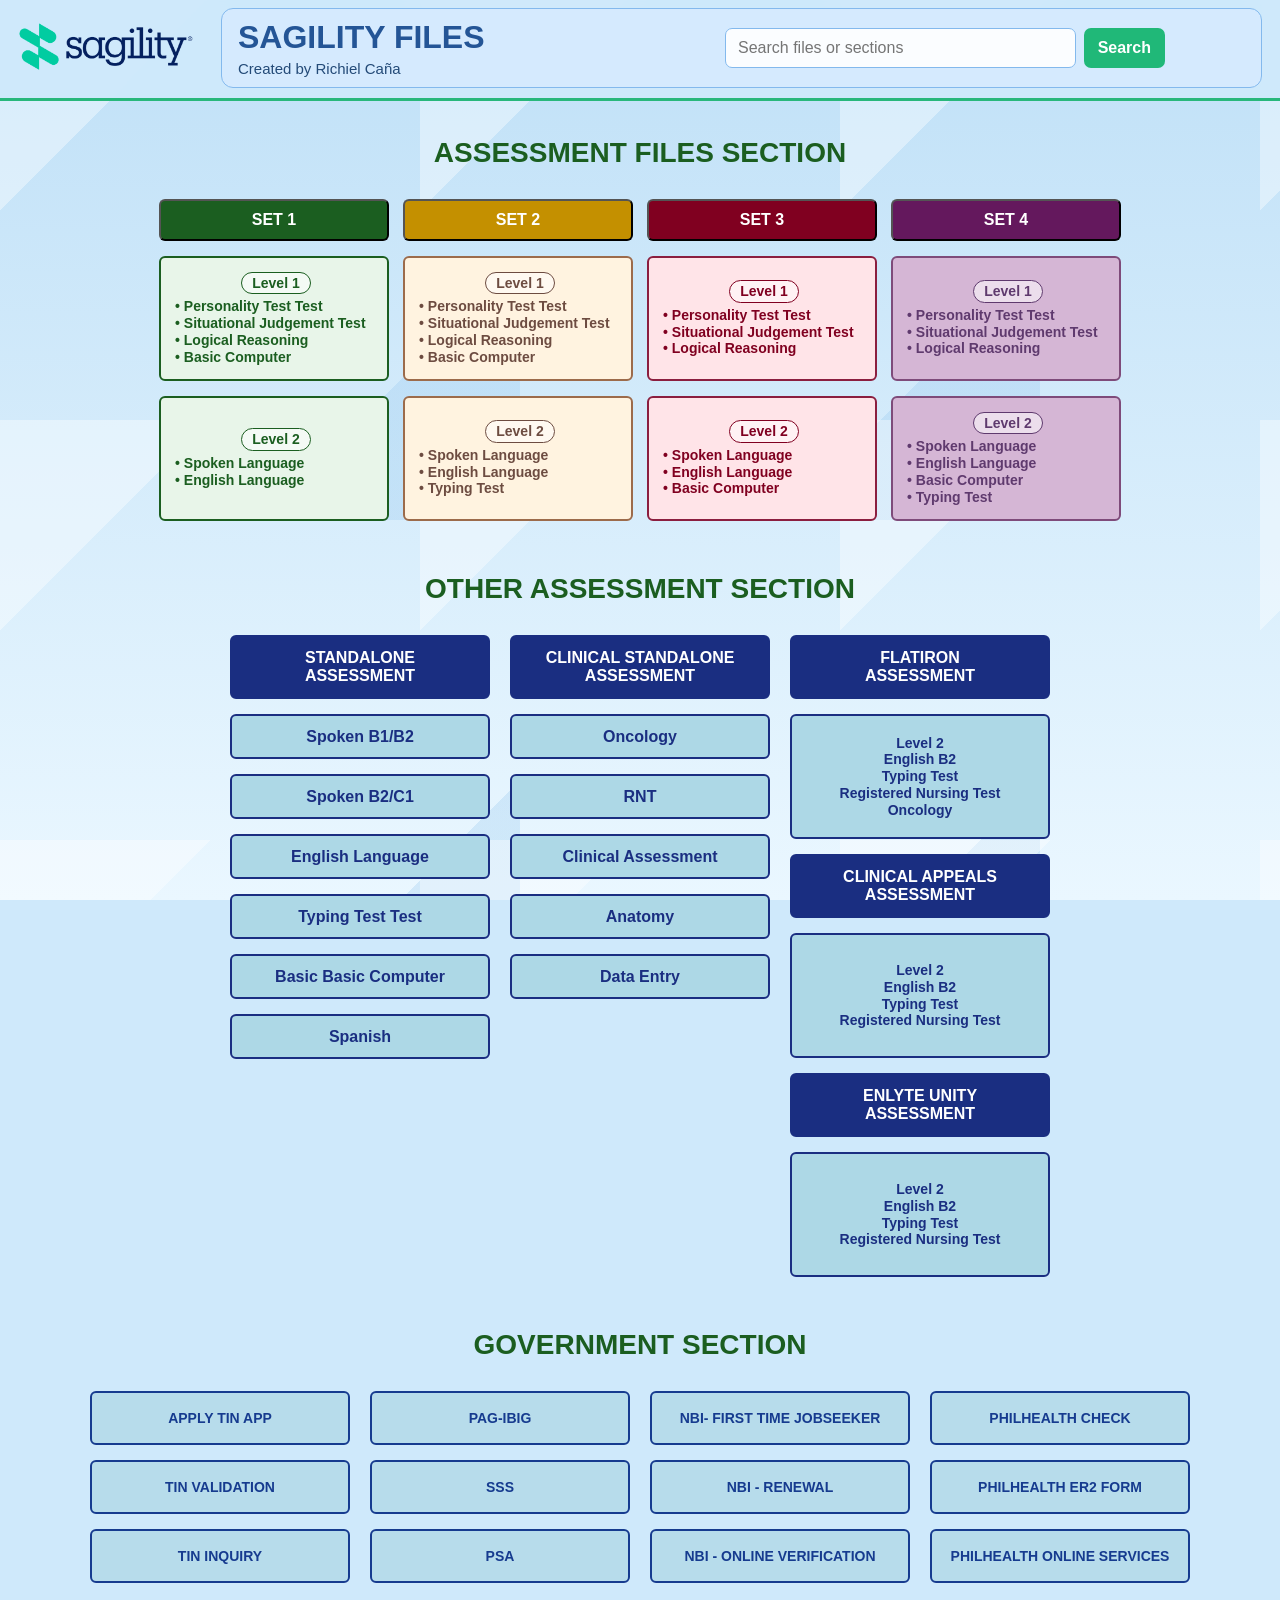
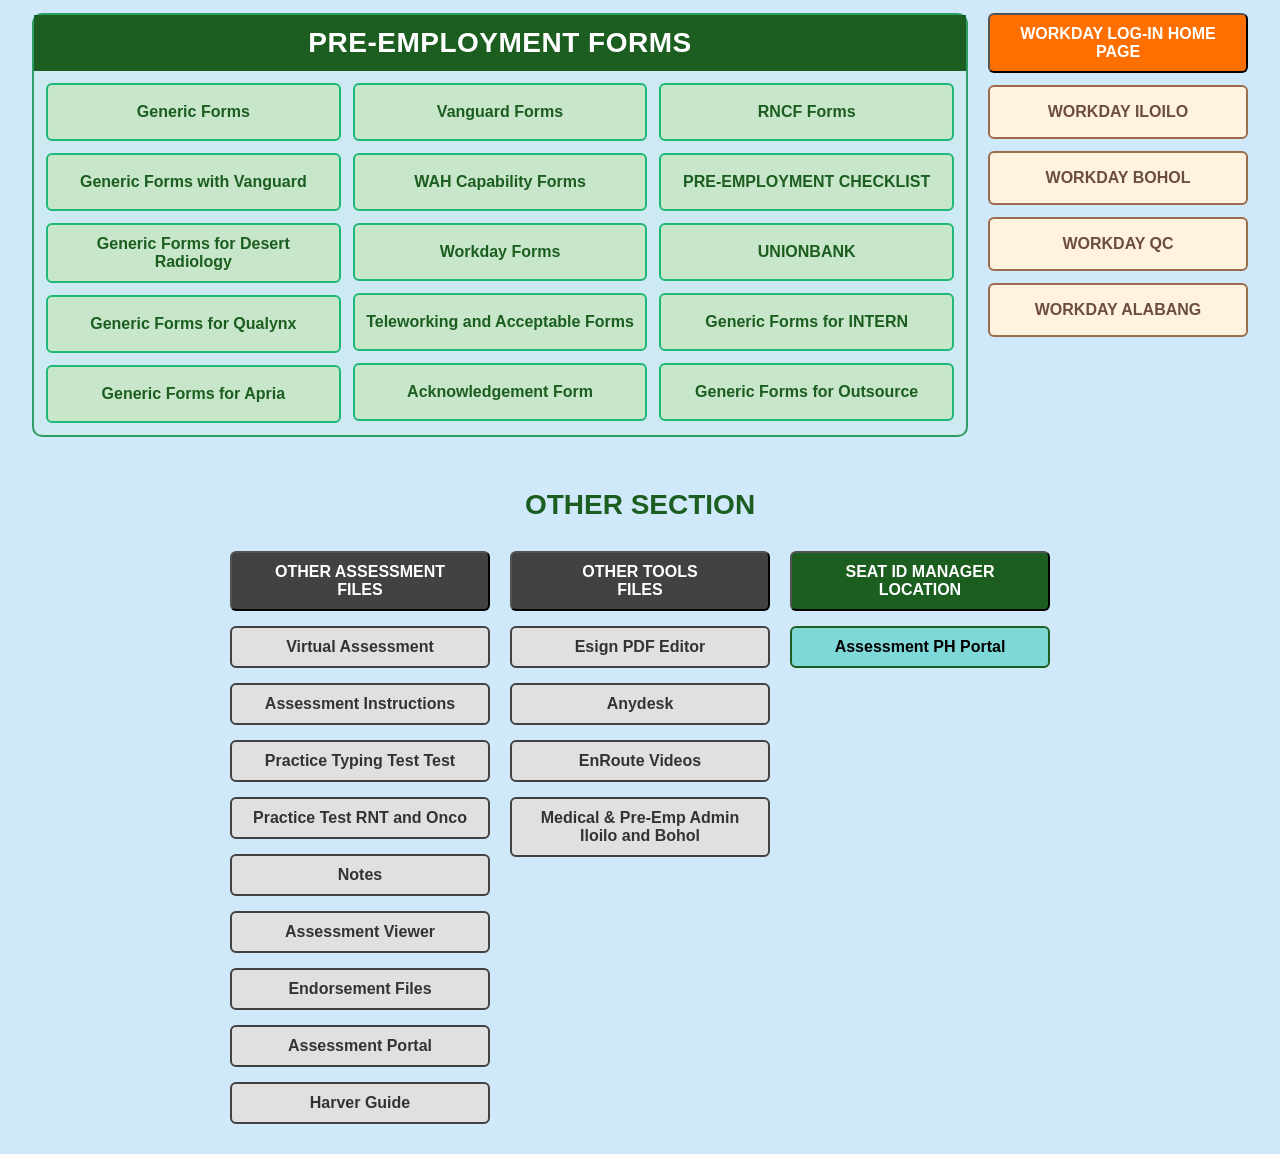
==== commit 690fb76f: "Update home.html" ====
--- a/home.html
+++ b/home.html
@@ -712,9 +712,7 @@
 </div>
 <div class="column">
 <a class="dark-green-btn btn"  rel="noopener noreferrer" target="_blank"> SEAT ID MANAGER <br> LOCATION</a>
-<a class="btn teal-btn" href="https://sagilityassessment-cmyk.github.io/testingroomseatsILO/" rel="noopener noreferrer" target="_blank"> ILOILO CITY </a>
-<a class="btn teal-btn" href="https://sagilityassessment-cmyk.github.io/testingroomQC/" rel="noopener noreferrer" target="_blank"> QUEZON CITY </a>
-<a class="btn teal-btn" href="https://sagilityassessment-cmyk.github.io/testingroomBOHOL/" rel="noopener noreferrer" target="_blank"> BOHOL</a>
+<a class="btn teal-btn" href="https://sagilityassessment-cmyk.github.io/SagilityPH-Assessment/" rel="noopener noreferrer" target="_blank"> Assessment PH Portal </a>
 </div>
 </div>
 <script>
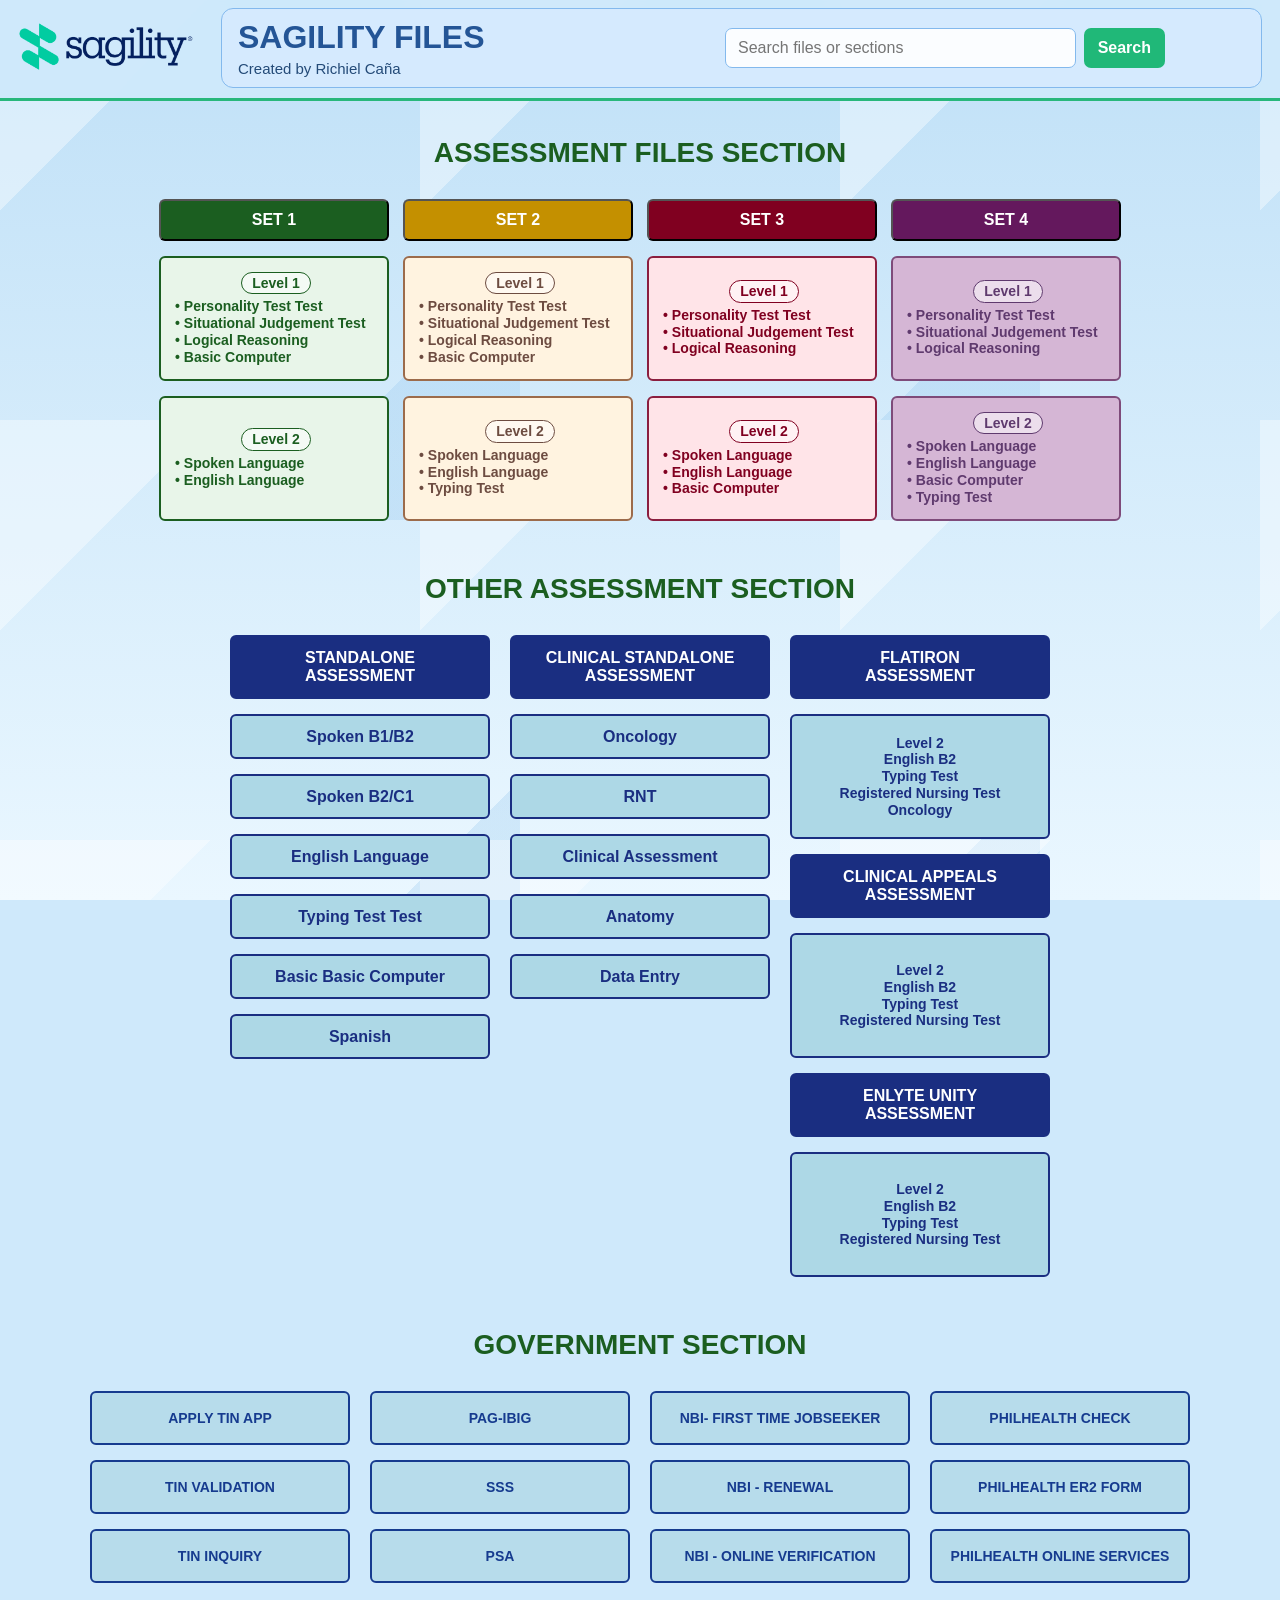
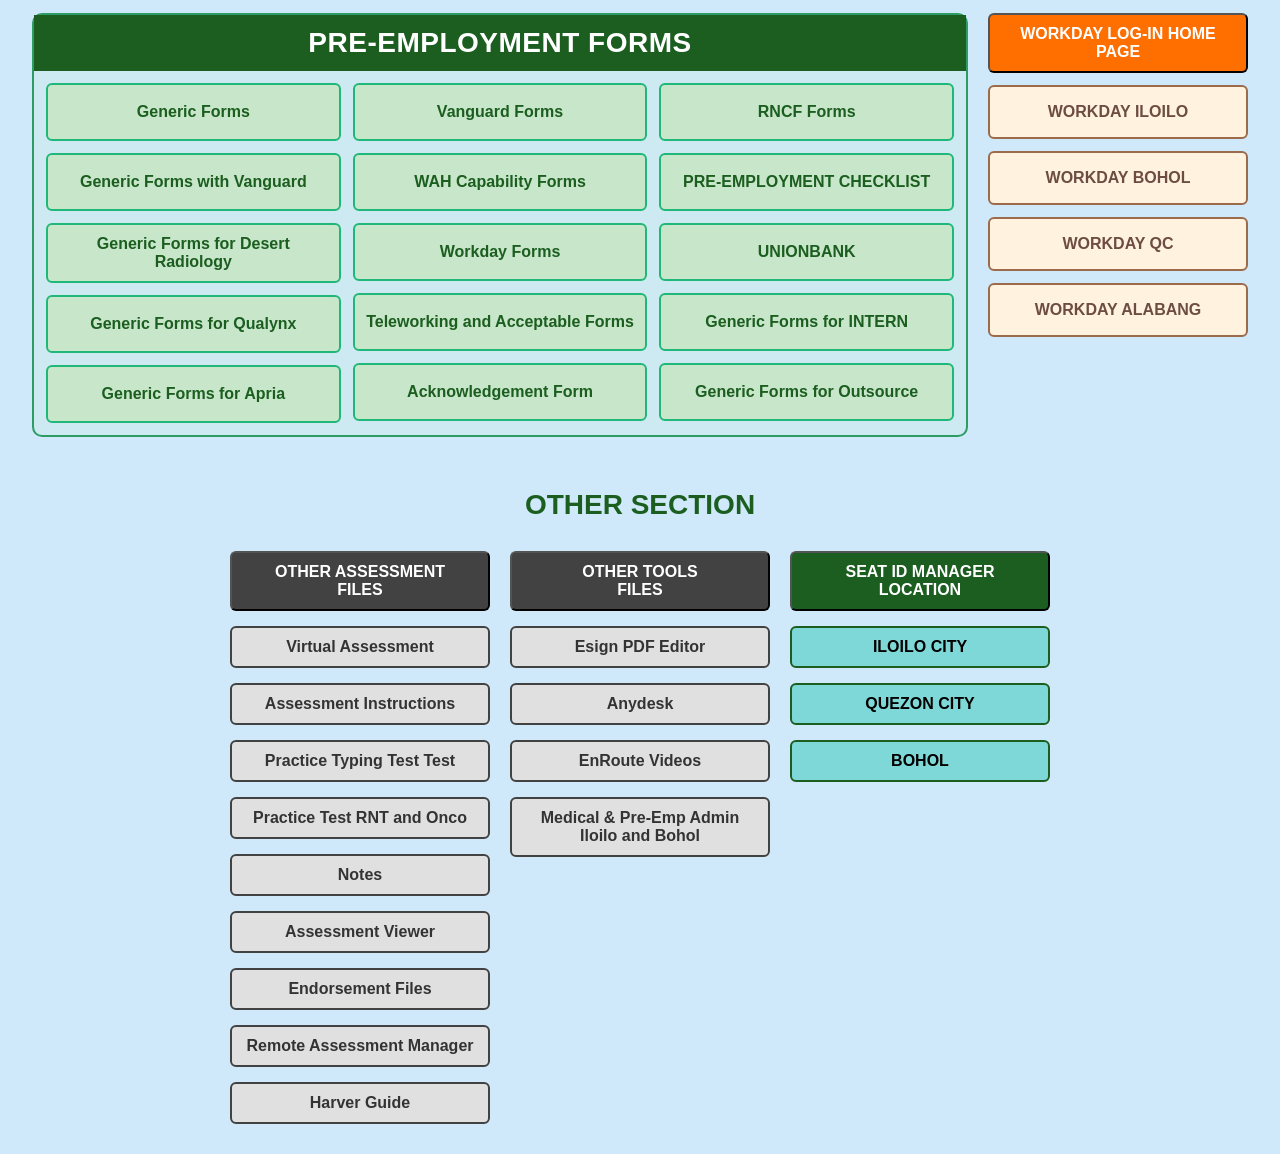
==== commit d9be789a: "Add files via upload" ====
--- a/home.html
+++ b/home.html
@@ -694,13 +694,13 @@
 <div class="column">
 <a class="dark-grey-btn btn"  target="_blank">OTHER ASSESSMENT <br> FILES</a>
 <a class="light-grey-btn btn" href="https://teams.microsoft.com/l/meetup-join/19%3ameeting_YWUyMzUzYzYtNTgxYS00ZWVhLWJjN2UtNTA4YWM2Mzg1Zjdk%40thread.v2/0?context=%7b%22Tid%22%3a%22c0745124-84a4-4909-bb95-307ad5a8ae15%22%2c%22Oid%22%3a%22e7eb26f1-7544-4bac-bfac-c4674034791e%22%7d" rel="noopener noreferrer" target="_blank">Virtual Assessment</a>
-<a class="light-grey-btn btn" href="https://sagilityassessment-cmyk.github.io/SagilityPH-Assessment/assessment-instructions.html" rel="noopener noreferrer" target="_blank">Assessment Instructions</a>
+<a class="light-grey-btn btn" href="https://sagilityassessmentinstructions-harver.netlify.app/" rel="noopener noreferrer" target="_blank">Assessment Instructions</a>
 <a class="light-grey-btn btn" href="https://sagilityassessment-cmyk.github.io/sagitypingtest/login.html" rel="noopener noreferrer" target="_blank">Practice Typing Test Test</a>
 <a class="light-grey-btn btn" href="https://docs.google.com/forms/d/e/1FAIpQLSe0iSOWBO3KllmCQTk8mQLEBU_0A_dldey9mdmR52e3ZlnYMg/viewform" rel="noopener noreferrer" target="_blank">Practice Test RNT and Onco</a>
 <a class="light-grey-btn btn" href="https://sagilityassessment-cmyk.github.io/listenandrepeatnotes/" rel="noopener noreferrer" target="_blank">Notes</a>
 <a class="light-grey-btn btn" href="https://1drv.ms/x/c/431909f5033fcac6/EcMr2vSV4FhPrWqBQzh1mXEB1K6mkffY8HbncMHAj79FFA?e=cnZlx4" rel="noopener noreferrer" target="_blank">Assessment Viewer</a>
 <a class="light-grey-btn btn" href="https://betainebvv.sharepoint.com/:x:/r/sites/VIRTUALASSESSMENT/Shared%20Documents/ONE%20TRACKER/ENDORSEMENT%20SHEET%20FOR%20ASSESSMENT%20V3.xlsx?d=w6db708c53d8d4d64a989b6fb48dff0c0&amp;csf=1&amp;web=1&amp;e=UA71s8" rel="noopener noreferrer" target="_blank">Endorsement Files</a>
-<a class="light-grey-btn btn" href="https://sagilityassessment-cmyk.github.io/SagilityPH-Assessment/" rel="noopener noreferrer" target="_blank">Assessment Portal</a>
+<a class="light-grey-btn btn" href="https://sagilityassessment-cmyk.github.io/SagilityPH-Assessment/" rel="noopener noreferrer" target="_blank">Remote Assessment Manager</a>
 <a class="light-grey-btn btn" href="https://drive.google.com/file/d/1z_BwhD6bpzFI8fj9wNUZJBVl4cH9m3jt/view?usp=sharing" rel="noopener noreferrer" target="_blank">Harver Guide</a>
 </div>  
 <div class="column">
@@ -712,7 +712,9 @@
 </div>
 <div class="column">
 <a class="dark-green-btn btn"  rel="noopener noreferrer" target="_blank"> SEAT ID MANAGER <br> LOCATION</a>
-<a class="btn teal-btn" href="https://sagilityassessment-cmyk.github.io/SagilityPH-Assessment/" rel="noopener noreferrer" target="_blank"> Assessment PH Portal </a>
+<a class="btn teal-btn" href="https://sagilityassessment-cmyk.github.io/testingroomseatsILO/" rel="noopener noreferrer" target="_blank"> ILOILO CITY </a>
+<a class="btn teal-btn" href="https://sagilityassessment-cmyk.github.io/testingroomQC/" rel="noopener noreferrer" target="_blank"> QUEZON CITY </a>
+<a class="btn teal-btn" href="https://sagilityassessment-cmyk.github.io/testingroomBOHOL/" rel="noopener noreferrer" target="_blank"> BOHOL</a>
 </div>
 </div>
 <script>
